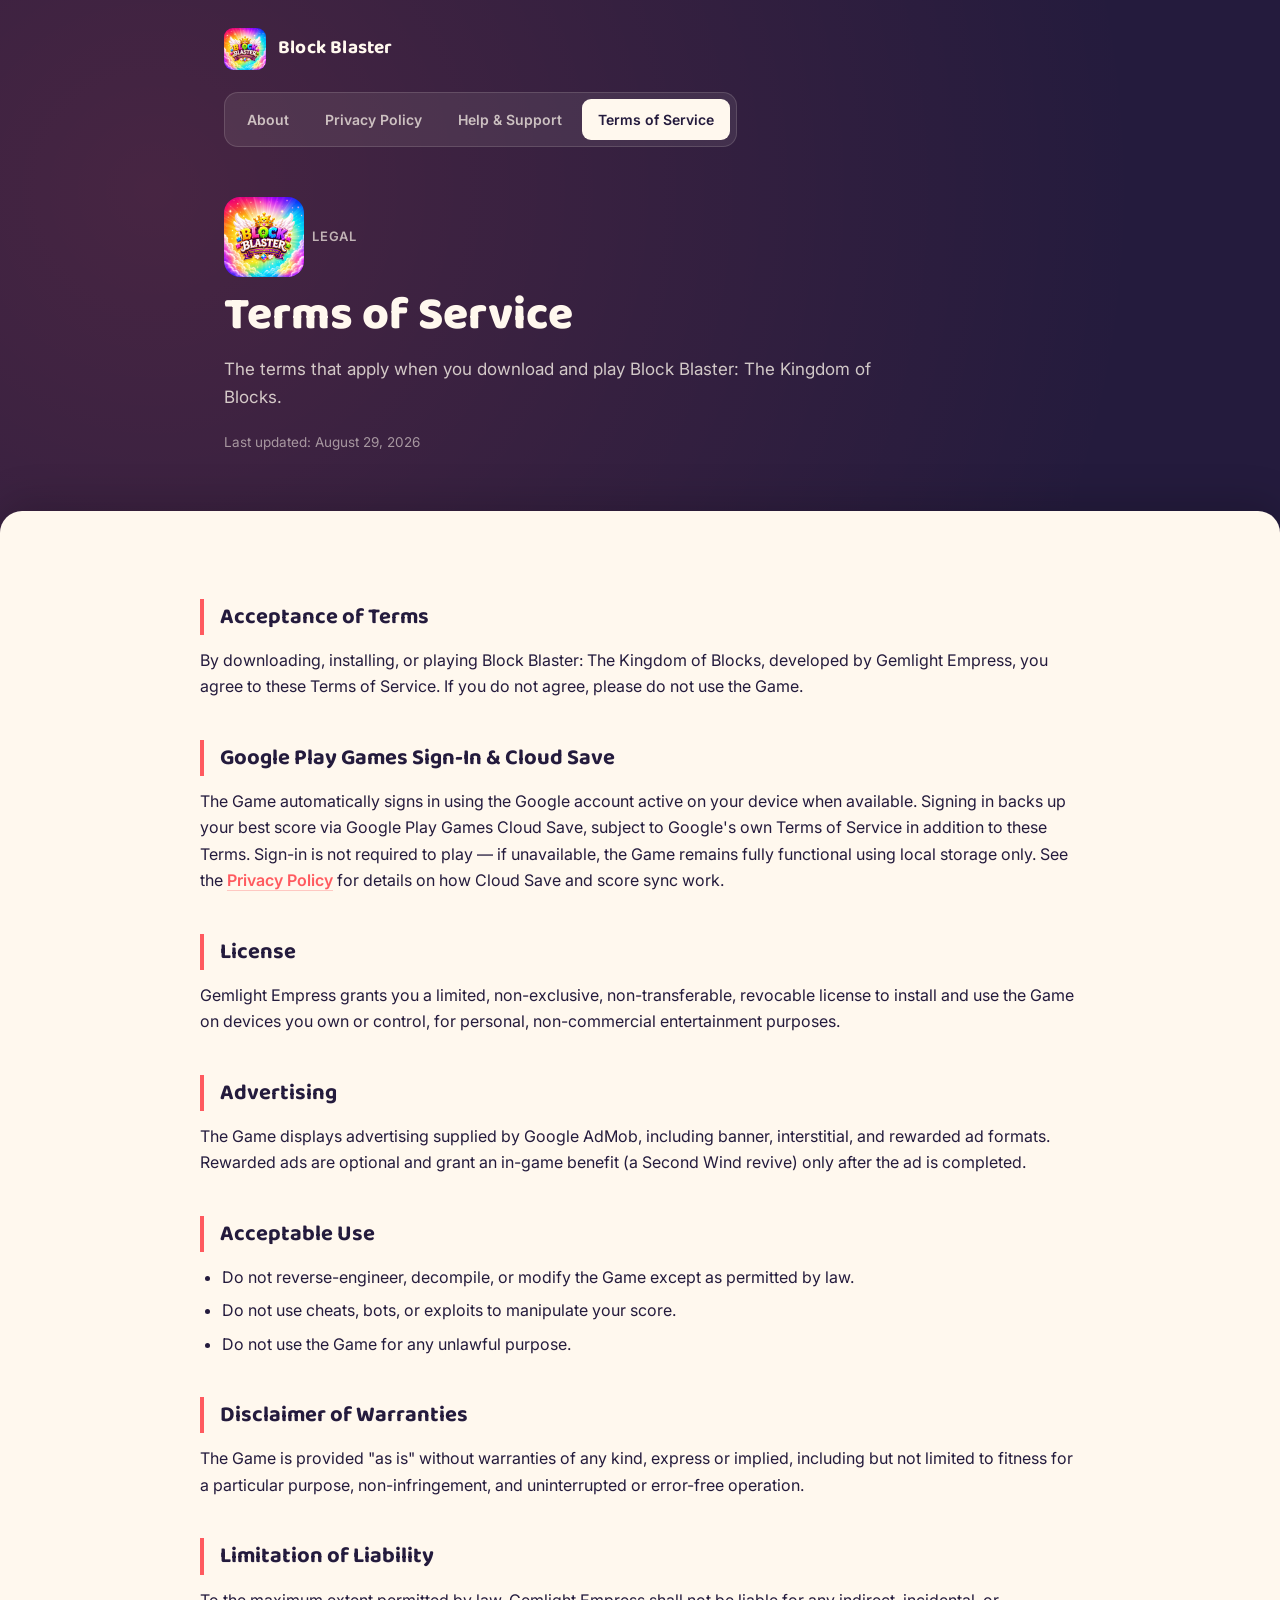
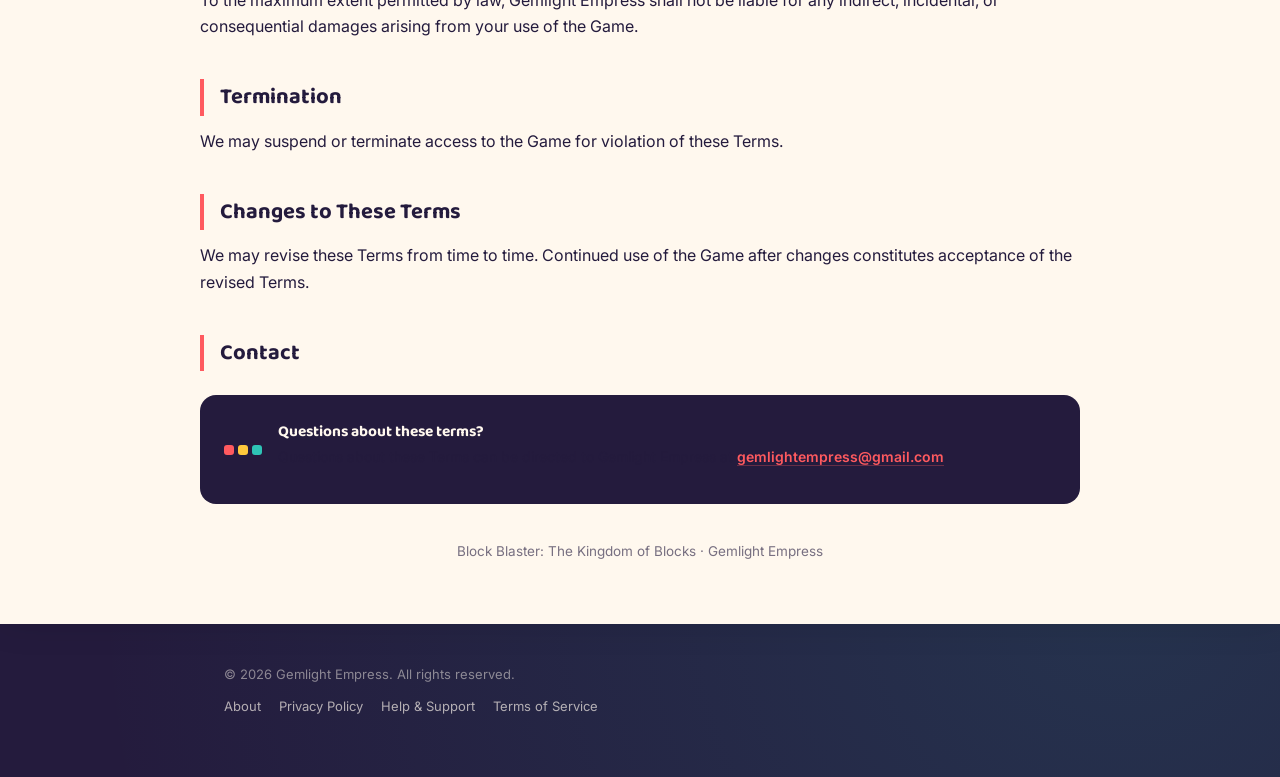
==== terms.html @ fd7a214b "Legal pages" ====
<!DOCTYPE html>
<html lang="en">
<head>
<meta charset="UTF-8">
<meta name="viewport" content="width=device-width, initial-scale=1.0">
<title>Terms of Service — Block Blaster: The Kingdom of Blocks</title>
<meta name="description" content="Terms of Service for Block Blaster: The Kingdom of Blocks.">
<link rel="stylesheet" href="style.css">
<script>
  // Hide this page's own header (logo + cross-link nav) when embedded
  // inside the game's page viewer — the game's own top bar already
  // shows the title and provides back/close navigation, so this
  // header would otherwise let a player navigate to a different
  // bundled page from within the same iframe, with the game's own
  // title never updating to match. Left untouched for the standalone
  // website, where window.self === window.top and this never fires.
  if (window.self !== window.top) {
    document.documentElement.classList.add('embedded');
  }
</script>
</head>
<body>

<div class="wrap">
  <button class="home-fab" onclick="window.parent.postMessage('block-blaster-go-home', '*')" aria-label="Home">
    <img src="home-icon.png" alt="">
  </button>
  <header class="site">
    <a href="index.html" class="brand">
      <img class="brand-mark" src="app-icon.png" alt="Block Blaster icon">
      <span class="brand-name">Block Blaster</span>
    </a>
    <nav class="site">
      <a href="about.html">About</a>
      <a href="privacy.html">Privacy Policy</a>
      <a href="support.html">Help &amp; Support</a>
      <a href="terms.html" class="current">Terms of Service</a>
    </nav>
  </header>

  <section class="hero">
    <div class="eyebrow"><img class="tile" src="app-icon.png" alt=""> Legal</div>
    <h1>Terms of Service</h1>
    <p class="lede">The terms that apply when you download and play Block Blaster: The Kingdom of Blocks.</p>
    <p class="meta">Last updated: August 29, 2026</p>
  </section>
</div>

<main class="card">
  <div class="wrap" style="padding:0;">

    <h2>Acceptance of Terms</h2>
    <p>By downloading, installing, or playing Block Blaster: The Kingdom of Blocks, developed by Gemlight Empress, you agree to these Terms of Service. If you do not agree, please do not use the Game.</p>

    <h2>Google Play Games Sign-In &amp; Cloud Save</h2>
    <p>The Game automatically signs in using the Google account active on your device when available. Signing in backs up your best score via Google Play Games Cloud Save, subject to Google's own Terms of Service in addition to these Terms. Sign-in is not required to play — if unavailable, the Game remains fully functional using local storage only. See the <a href="privacy.html">Privacy Policy</a> for details on how Cloud Save and score sync work.</p>

    <h2>License</h2>
    <p>Gemlight Empress grants you a limited, non-exclusive, non-transferable, revocable license to install and use the Game on devices you own or control, for personal, non-commercial entertainment purposes.</p>

    <h2>Advertising</h2>
    <p>The Game displays advertising supplied by Google AdMob, including banner, interstitial, and rewarded ad formats. Rewarded ads are optional and grant an in-game benefit (a Second Wind revive) only after the ad is completed.</p>

    <h2>Acceptable Use</h2>
    <ul>
      <li>Do not reverse-engineer, decompile, or modify the Game except as permitted by law.</li>
      <li>Do not use cheats, bots, or exploits to manipulate your score.</li>
      <li>Do not use the Game for any unlawful purpose.</li>
    </ul>

    <h2>Disclaimer of Warranties</h2>
    <p>The Game is provided "as is" without warranties of any kind, express or implied, including but not limited to fitness for a particular purpose, non-infringement, and uninterrupted or error-free operation.</p>

    <h2>Limitation of Liability</h2>
    <p>To the maximum extent permitted by law, Gemlight Empress shall not be liable for any indirect, incidental, or consequential damages arising from your use of the Game.</p>

    <h2>Termination</h2>
    <p>We may suspend or terminate access to the Game for violation of these Terms.</p>

    <h2>Changes to These Terms</h2>
    <p>We may revise these Terms from time to time. Continued use of the Game after changes constitutes acceptance of the revised Terms.</p>

    <h2>Contact</h2>
    <div class="contact-card">
      <div class="tile-row"><span style="background:var(--coral)"></span><span style="background:var(--gold)"></span><span style="background:var(--teal)"></span></div>
      <div>
        <strong>Questions about these terms?</strong>
        <p>Questions about these Terms can be directed to Gemlight Empress at <a href="mailto:gemlightempress@gmail.com">gemlightempress@gmail.com</a>.</p>
      </div>
    </div>

    <p style="text-align:center; color:var(--muted); margin-top:36px; font-size:13.5px;">Block Blaster: The Kingdom of Blocks · Gemlight Empress</p>

  </div>
</main>

<div class="wrap">
  <footer class="site">
    <div>© 2026 Gemlight Empress. All rights reserved.</div>
    <div class="foot-links">
      <a href="about.html">About</a>
      <a href="privacy.html">Privacy Policy</a>
      <a href="support.html">Help &amp; Support</a>
      <a href="terms.html">Terms of Service</a>
    </div>
  </footer>
</div>

</body>
</html>
---- style.css ----
@import url('https://fonts.googleapis.com/css2?family=Baloo+2:wght@500;600;700;800&family=Inter:wght@400;500;600;700&display=swap');

:root {
  --ink: #241B3D;
  --paper: #FFF8EE;
  --paper-dim: #FFF1DC;
  --coral: #FF5A5F;
  --gold: #FFC93C;
  --teal: #2EC4B6;
  --line: rgba(36, 27, 61, 0.12);
  --muted: rgba(36, 27, 61, 0.62);
}

* { box-sizing: border-box; }

html { scroll-behavior: smooth; }

body {
  margin: 0;
  background: var(--ink);
  background-image:
    radial-gradient(circle at 12% 8%, rgba(255, 90, 95, 0.16), transparent 40%),
    radial-gradient(circle at 88% 92%, rgba(46, 196, 182, 0.14), transparent 42%);
  color: var(--ink);
  font-family: 'Inter', -apple-system, BlinkMacSystemFont, sans-serif;
  line-height: 1.65;
  -webkit-font-smoothing: antialiased;
}

.wrap {
  max-width: 880px;
  margin: 0 auto;
  padding: 0 24px;
}

/* ---------- Header / nav ---------- */
header.site {
  padding: 28px 0 20px;
}
.brand {
  display: flex;
  align-items: center;
  gap: 12px;
  text-decoration: none;
  color: var(--paper);
  margin-bottom: 22px;
}
.brand-mark {
  width: 42px;
  height: 42px;
  border-radius: 9px;
  display: block;
  object-fit: cover;
  flex-shrink: 0;
}
.brand-name {
  font-family: 'Baloo 2', sans-serif;
  font-weight: 700;
  font-size: 19px;
  letter-spacing: 0.01em;
}
nav.site {
  display: flex;
  flex-wrap: wrap;
  gap: 4px;
  background: rgba(255, 248, 238, 0.08);
  border: 1px solid rgba(255, 248, 238, 0.14);
  padding: 6px;
  border-radius: 14px;
  width: fit-content;
}
nav.site a {
  text-decoration: none;
  color: rgba(255, 248, 238, 0.72);
  font-size: 14px;
  font-weight: 600;
  padding: 9px 16px;
  border-radius: 9px;
  transition: background 150ms ease, color 150ms ease;
}
nav.site a:hover { color: var(--paper); background: rgba(255, 248, 238, 0.08); }
nav.site a.current {
  color: var(--ink);
  background: var(--paper);
}

/* ---------- Hero ---------- */
.hero {
  padding: 30px 0 44px;
  color: var(--paper);
}
.eyebrow {
  display: inline-flex;
  align-items: center;
  gap: 8px;
  font-size: 13px;
  font-weight: 600;
  letter-spacing: 0.06em;
  text-transform: uppercase;
  color: rgba(255, 248, 238, 0.68);
  margin-bottom: 14px;
}
.eyebrow .tile {
  width: 80px; height: 80px; border-radius: 16px; display: block;
}

/* Home button for when this page is embedded inside the game's page
   viewer — per explicit request, no topbar/panel there anymore, so
   this page carries its own way back instead. Hidden by default
   (standalone website context, where the full header/nav above
   already handles navigation); shown only when window.self !== 
   window.top (see the embedded-detection script in <head>), which
   toggles the "embedded" class on <html>. No background, no padding —
   just the icon — placed as a direct child of .wrap, positioned fixed
   at the top-right (per explicit correction — was top-left) so it
   stays put regardless of scroll position. Posts a message to the
   parent window rather than calling a function directly, since it's
   inside an iframe and can't reach across that boundary any other
   way. */
.home-fab {
  display: none;
  position: fixed;
  top: 16px;
  right: 16px;
  z-index: 20;
  background: transparent;
  border: none;
  padding: 0;
  margin: 0;
  cursor: pointer;
  line-height: 0;
}
html.embedded .home-fab { display: block; }
html.embedded header.site { display: none; }
html.embedded .hero { padding-top: 84px; }
.home-fab img {
  display: block;
  width: 52px;
  height: 52px;
}
.hero h1 {
  font-family: 'Baloo 2', sans-serif;
  font-weight: 800;
  font-size: clamp(32px, 5vw, 46px);
  line-height: 1.08;
  margin: 0 0 14px;
}
.hero p.lede {
  font-size: 17px;
  color: rgba(255, 248, 238, 0.78);
  max-width: 60ch;
  margin: 0;
}
.hero .meta {
  margin-top: 20px;
  font-size: 13.5px;
  color: rgba(255, 248, 238, 0.55);
}

/* ---------- Content card ---------- */
main.card {
  background: var(--paper);
  border-radius: 22px 22px 0 0;
  padding: 48px;
  box-shadow: 0 -8px 40px rgba(0,0,0,0.18);
}
@media (max-width: 640px) {
  main.card { padding: 32px 22px; border-radius: 18px 18px 0 0; }
}

main.card h2 {
  font-family: 'Baloo 2', sans-serif;
  font-weight: 700;
  font-size: 22px;
  margin: 40px 0 12px;
  padding-left: 16px;
  border-left: 4px solid var(--coral);
}
main.card > h2:first-child,
main.card section:first-of-type h2 { margin-top: 0; }

main.card h3 {
  font-family: 'Baloo 2', sans-serif;
  font-weight: 600;
  font-size: 16.5px;
  margin: 22px 0 8px;
}

main.card p { margin: 0 0 14px; color: var(--ink); }
main.card ul, main.card ol { margin: 0 0 14px; padding-left: 22px; }
main.card li { margin-bottom: 7px; }
main.card a { color: var(--coral); font-weight: 600; text-decoration: none; border-bottom: 1.5px solid rgba(255,90,95,0.3); }
main.card a:hover { border-bottom-color: var(--coral); }

main.card strong { font-weight: 700; }

.section-divider {
  display: flex;
  gap: 5px;
  margin: 40px 0 28px;
}
.section-divider span {
  width: 7px; height: 7px; border-radius: 2px;
}
.section-divider span:nth-child(1) { background: var(--coral); }
.section-divider span:nth-child(2) { background: var(--gold); }
.section-divider span:nth-child(3) { background: var(--teal); }

.callout {
  background: var(--paper-dim);
  border: 1px solid var(--line);
  border-radius: 14px;
  padding: 18px 20px;
  margin: 20px 0;
  font-size: 15px;
}
.callout strong { display: block; margin-bottom: 4px; font-family: 'Baloo 2', sans-serif; font-size: 14.5px; }

table.data-table {
  width: 100%;
  border-collapse: collapse;
  margin: 16px 0 24px;
  font-size: 14.5px;
}
table.data-table th, table.data-table td {
  text-align: left;
  padding: 10px 12px;
  border-bottom: 1px solid var(--line);
  vertical-align: top;
}
table.data-table th {
  font-family: 'Baloo 2', sans-serif;
  font-weight: 600;
  color: var(--ink);
  font-size: 13px;
  text-transform: uppercase;
  letter-spacing: 0.03em;
}
table.data-table td { color: var(--muted); }

/* ---------- Feature grid (About page) ---------- */
.feature-grid {
  display: grid;
  grid-template-columns: repeat(2, 1fr);
  gap: 14px;
  margin: 8px 0 28px;
}
@media (max-width: 560px) { .feature-grid { grid-template-columns: 1fr; } }
.feature {
  border: 1px solid var(--line);
  border-radius: 14px;
  padding: 16px 18px;
}
.feature .tile-row { display: flex; gap: 4px; margin-bottom: 10px; }
.feature .tile-row span { width: 8px; height: 8px; border-radius: 2.5px; }
.feature h3 { margin: 0 0 6px; font-size: 15.5px; }
.feature p { margin: 0; font-size: 14px; color: var(--muted); }

/* ---------- FAQ (Help page) ---------- */
details.faq {
  border-bottom: 1px solid var(--line);
  padding: 16px 0;
}
details.faq summary {
  font-family: 'Baloo 2', sans-serif;
  font-weight: 600;
  font-size: 16px;
  cursor: pointer;
  list-style: none;
  display: flex;
  align-items: center;
  gap: 12px;
}
details.faq summary::-webkit-details-marker { display: none; }
details.faq summary::before {
  content: '';
  width: 9px; height: 9px; border-radius: 3px;
  background: var(--gold);
  flex-shrink: 0;
}
details.faq[open] summary::before { background: var(--coral); }
details.faq .faq-body { padding: 10px 0 0 21px; color: var(--muted); font-size: 15px; }

.contact-card {
  display: flex;
  align-items: center;
  gap: 16px;
  background: var(--ink);
  color: var(--paper);
  border-radius: 16px;
  padding: 22px 24px;
  margin: 24px 0;
}
.contact-card .tile-row { display: flex; gap: 4px; flex-shrink: 0; }
.contact-card .tile-row span { width: 10px; height: 10px; border-radius: 3px; }
.contact-card a { color: var(--gold); border-bottom-color: rgba(255,201,60,0.35); }
.contact-card p { margin: 2px 0 0; color: rgba(255,248,238,0.7); font-size: 14px; }
.contact-card strong { font-family: 'Baloo 2', sans-serif; font-size: 15.5px; }

/* ---------- Footer ---------- */
footer.site {
  padding: 40px 0 60px;
  color: rgba(255, 248, 238, 0.48);
  font-size: 13px;
}
footer.site .foot-links { margin-top: 10px; display: flex; gap: 18px; flex-wrap: wrap; }
footer.site a { color: rgba(255, 248, 238, 0.66); text-decoration: none; }
footer.site a:hover { color: var(--paper); }

@media (prefers-reduced-motion: reduce) {
  html { scroll-behavior: auto; }
}
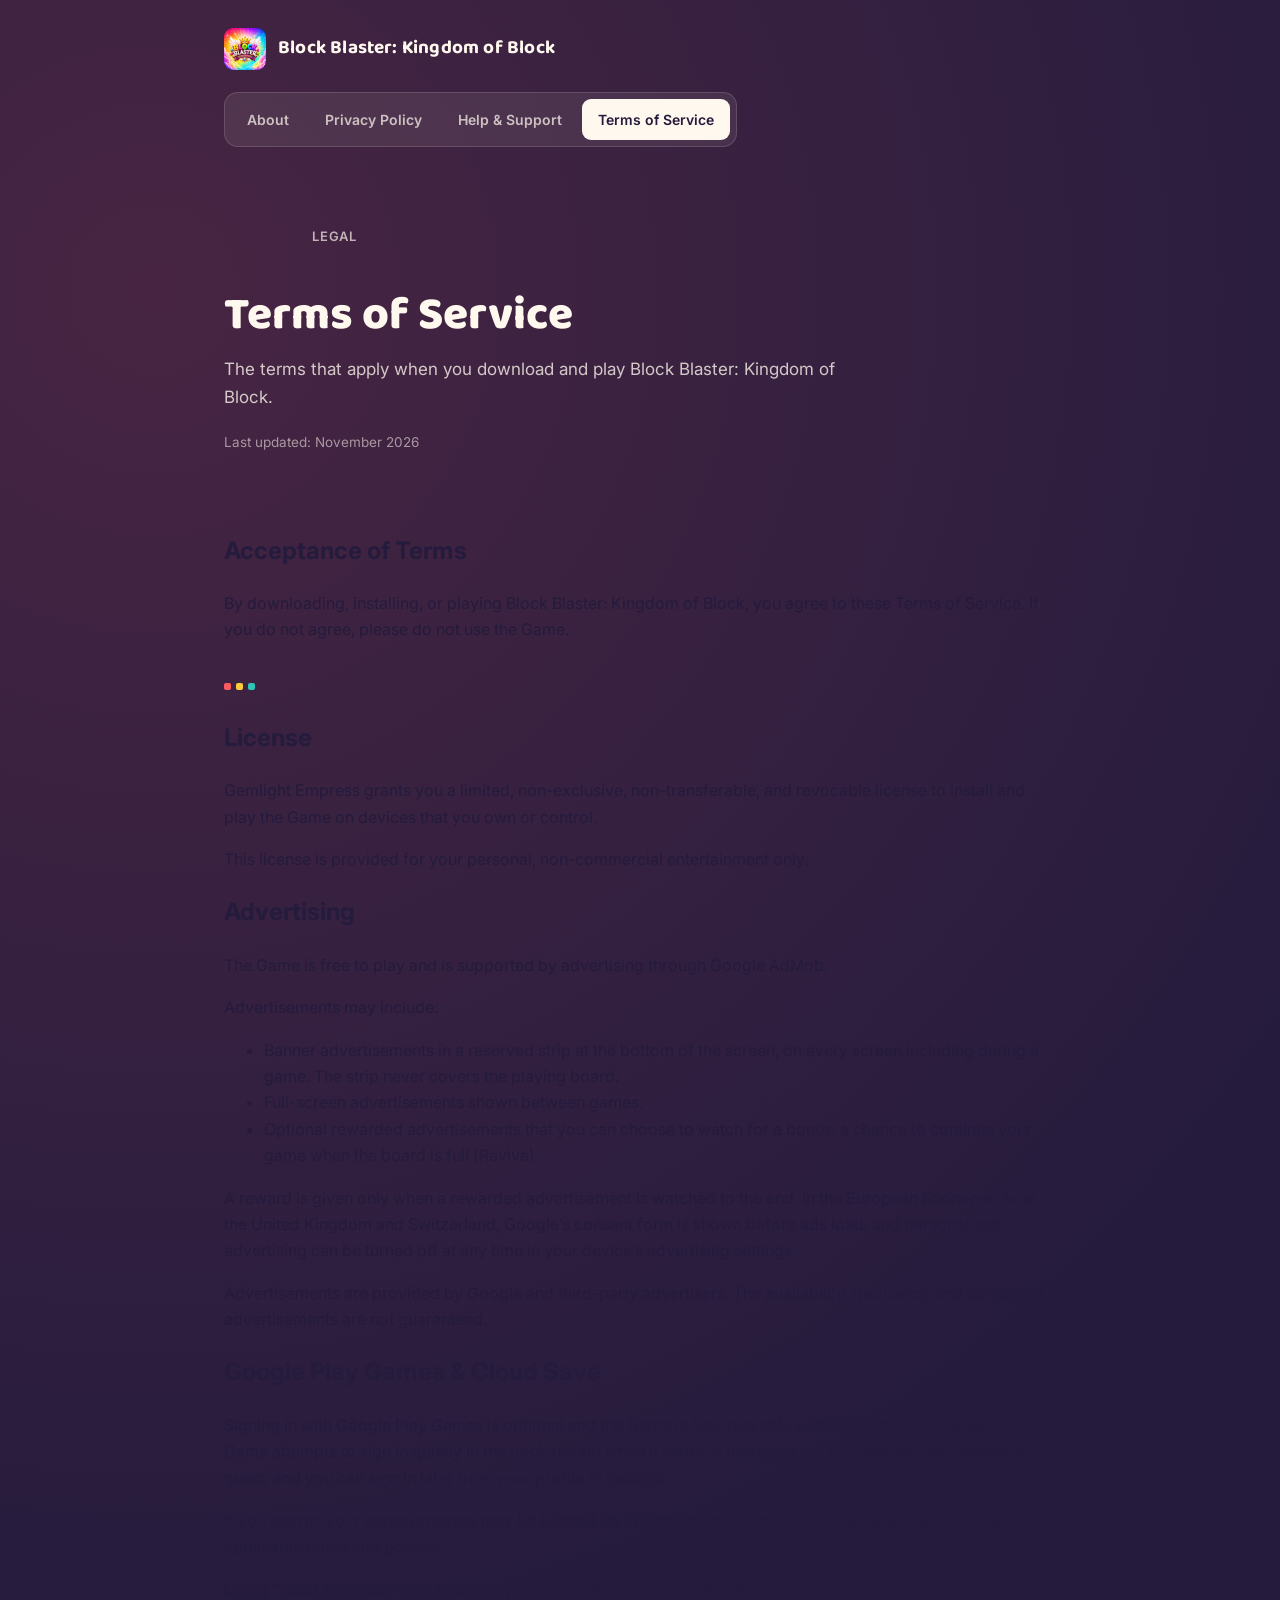
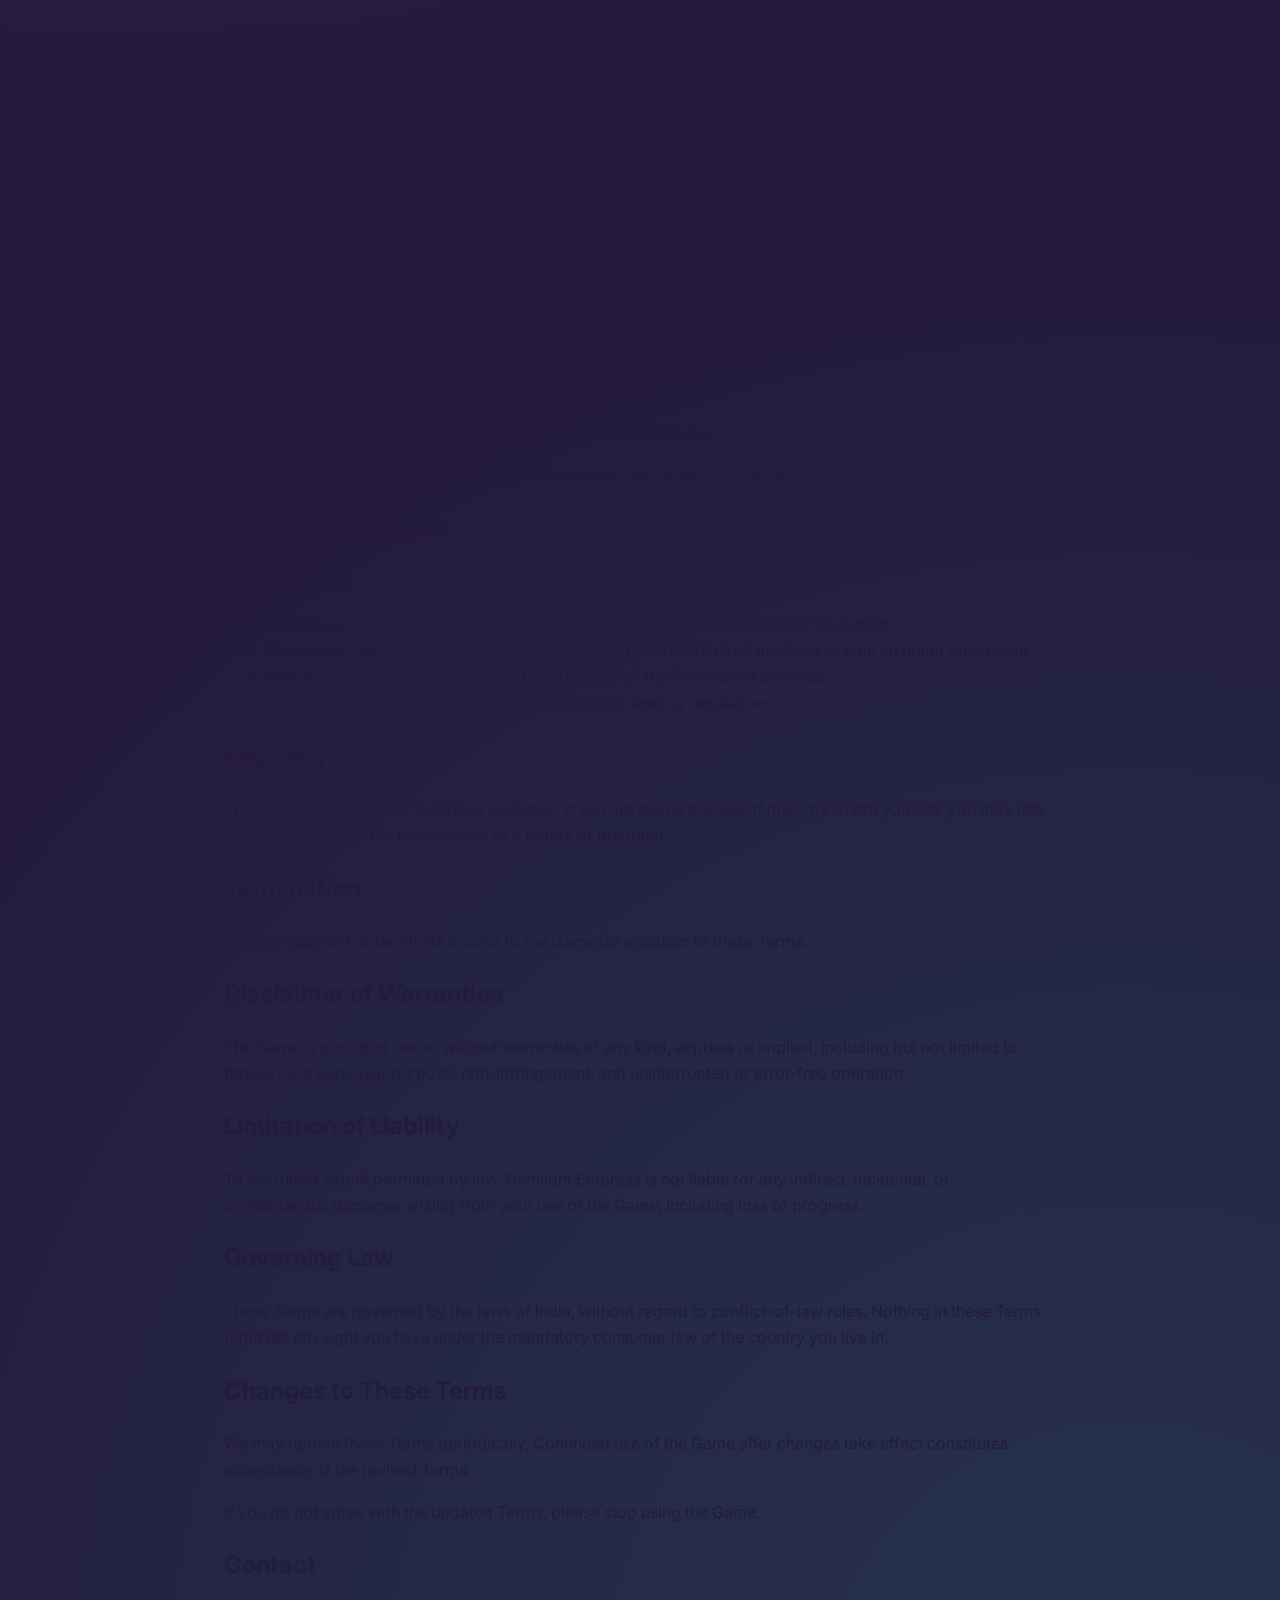
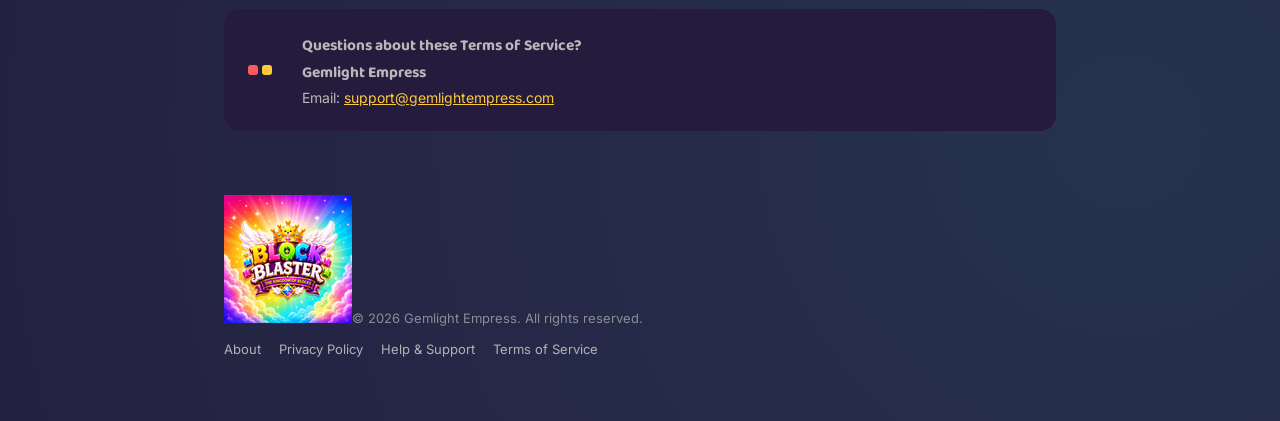
==== commit eaa9a827: "Add files via upload" ====
--- a/terms.html
+++ b/terms.html
@@ -2,109 +2,139 @@
 <html lang="en">
 <head>
 <meta charset="UTF-8">
-<meta name="viewport" content="width=device-width, initial-scale=1.0">
-<title>Terms of Service — Block Blaster: The Kingdom of Blocks</title>
-<meta name="description" content="Terms of Service for Block Blaster: The Kingdom of Blocks.">
+<meta name="viewport" content="width=device-width, initial-scale=1.0, viewport-fit=cover">
+<title>Terms of Service — Block Blaster: Kingdom of Block</title>
+<meta name="description" content="The terms that apply when you download and play Block Blaster: Kingdom of Block.">
+<link rel="icon" href="app-icon.png">
 <link rel="stylesheet" href="style.css">
 <script>
-  // Hide this page's own header (logo + cross-link nav) when embedded
-  // inside the game's page viewer — the game's own top bar already
-  // shows the title and provides back/close navigation, so this
-  // header would otherwise let a player navigate to a different
-  // bundled page from within the same iframe, with the game's own
-  // title never updating to match. Left untouched for the standalone
-  // website, where window.self === window.top and this never fires.
-  if (window.self !== window.top) {
-    document.documentElement.classList.add('embedded');
-  }
+  /* Inside the game's page viewer: hide the site header/footer and show the Home button. */
+  if (window.self !== window.top) document.documentElement.classList.add('embedded');
 </script>
 </head>
 <body>
 
-<div class="wrap">
-  <button class="home-fab" onclick="window.parent.postMessage('block-blaster-go-home', '*')" aria-label="Home">
-    <img src="home-icon.png" alt="">
-  </button>
-  <header class="site">
-    <a href="index.html" class="brand">
-      <img class="brand-mark" src="app-icon.png" alt="Block Blaster icon">
-      <span class="brand-name">Block Blaster</span>
-    </a>
-    <nav class="site">
+<button class="home-fab" onclick="window.parent.postMessage('block-blaster-go-home', '*')" aria-label="Home"></button>
+
+<div class="top">
+  <div class="wrap">
+    <header class="site">
+      <a href="index.html" class="brand">
+        <img class="brand-mark" src="app-icon.png" alt="Block Blaster: Kingdom of Block icon">
+        <span class="brand-name">Block Blaster: Kingdom of Block</span>
+      </a>
+      <nav class="site" aria-label="Legal pages">
       <a href="about.html">About</a>
       <a href="privacy.html">Privacy Policy</a>
       <a href="support.html">Help &amp; Support</a>
-      <a href="terms.html" class="current">Terms of Service</a>
-    </nav>
-  </header>
+      <a href="terms.html" class="current" aria-current="page">Terms of Service</a>
+      </nav>
+    </header>
 
-  <section class="hero">
-    <div class="eyebrow"><img class="tile" src="app-icon.png" alt=""> Legal</div>
-    <h1>Terms of Service</h1>
-    <p class="lede">The terms that apply when you download and play Block Blaster: The Kingdom of Blocks.</p>
-    <p class="meta">Last updated: August 29, 2026</p>
-  </section>
+    <section class="hero">
+      <div class="eyebrow"><span class="tile"></span> Legal</div>
+      <h1>Terms of Service</h1>
+      <p class="lede">The terms that apply when you download and play Block Blaster: Kingdom of Block.</p>
+      <p class="meta">Last updated: November 2026</p>
+    </section>
+  </div>
 </div>
 
-<main class="card">
-  <div class="wrap" style="padding:0;">
+<main class="content">
+  <div class="wrap">
 
     <h2>Acceptance of Terms</h2>
-    <p>By downloading, installing, or playing Block Blaster: The Kingdom of Blocks, developed by Gemlight Empress, you agree to these Terms of Service. If you do not agree, please do not use the Game.</p>
+    <p>By downloading, installing, or playing Block Blaster: Kingdom of Block, you agree to these Terms of Service. If you do not agree, please do not use the Game.</p>
 
-    <h2>Google Play Games Sign-In &amp; Cloud Save</h2>
-    <p>The Game automatically signs in using the Google account active on your device when available. Signing in backs up your best score via Google Play Games Cloud Save, subject to Google's own Terms of Service in addition to these Terms. Sign-in is not required to play — if unavailable, the Game remains fully functional using local storage only. See the <a href="privacy.html">Privacy Policy</a> for details on how Cloud Save and score sync work.</p>
+    <div class="section-divider"><span></span><span></span><span></span></div>
 
     <h2>License</h2>
-    <p>Gemlight Empress grants you a limited, non-exclusive, non-transferable, revocable license to install and use the Game on devices you own or control, for personal, non-commercial entertainment purposes.</p>
+    <p>Gemlight Empress grants you a limited, non-exclusive, non-transferable, and revocable license to install and play the Game on devices that you own or control.</p>
+    <p>This license is provided for your personal, non-commercial entertainment only.</p>
 
     <h2>Advertising</h2>
-    <p>The Game displays advertising supplied by Google AdMob, including banner, interstitial, and rewarded ad formats. Rewarded ads are optional and grant an in-game benefit (a Second Wind revive) only after the ad is completed.</p>
+    <p>The Game is free to play and is supported by advertising through Google AdMob.</p>
+    <p>Advertisements may include:</p>
+    <ul>
+      <li>Banner advertisements in a reserved strip at the bottom of the screen, on every screen including during a game. The strip never covers the playing board.</li>
+      <li>Full-screen advertisements shown between games.</li>
+      <li>Optional rewarded advertisements that you can choose to watch for a bonus: a chance to continue your game when the board is full (Revive).</li>
+    </ul>
+    <p>A reward is given only when a rewarded advertisement is watched to the end. In the European Economic Area, the United Kingdom and Switzerland, Google&rsquo;s consent form is shown before ads load, and personalised advertising can be turned off at any time in your device&rsquo;s advertising settings.</p>
+    <p>Advertisements are provided by Google and third-party advertisers. The availability, frequency, and content of advertisements are not guaranteed.</p>
 
-    <h2>Acceptable Use</h2>
+    <h2>Google Play Games &amp; Cloud Save</h2>
+    <p>Signing in with Google Play Games is optional and the Game is fully playable without it, offline included. The Game attempts to sign in quietly in the background when it starts; if that does not succeed you continue as a guest, and you can sign in later from your profile in Settings.</p>
+    <p>If you sign in, your game progress may be backed up to Google Play Games Cloud Save, subject to Google&rsquo;s applicable terms and policies.</p>
+    <p>Using &ldquo;Reset Progress&rdquo; also replaces your Cloud Save with a fresh start.</p>
+    <p>Gemlight Empress is not responsible for data loss caused by Google service outages, Google account issues, device problems, connectivity issues, or other circumstances outside our reasonable control.</p>
+
+    <h2>Intellectual Property</h2>
+    <p>The Game and its content, including its:</p>
     <ul>
-      <li>Do not reverse-engineer, decompile, or modify the Game except as permitted by law.</li>
-      <li>Do not use cheats, bots, or exploits to manipulate your score.</li>
-      <li>Do not use the Game for any unlawful purpose.</li>
+      <li>Artwork</li>
+      <li>Characters</li>
+      <li>Music</li>
+      <li>Sounds</li>
+      <li>Text</li>
+      <li>Graphics</li>
+      <li>Software</li>
+      <li>Other game content</li>
+    </ul>
+    <p>are owned by Gemlight Empress or its licensors and are protected.</p>
+    <p>These Terms do not grant you any ownership rights in the Game or its content.</p>
+
+    <h2>Prohibited Conduct</h2>
+    <p>You agree not to:</p>
+    <ul>
+      <li>Reverse-engineer, decompile, disassemble, or modify the Game&rsquo;s code or save data.</li>
+      <li>Use cheats, automated tools, bots, exploits, or other unauthorized methods to gain an unfair advantage.</li>
+      <li>Interfere with or attempt to disrupt the operation of the Game or its services.</li>
+      <li>Use the Game in any way that violates applicable laws or regulations.</li>
     </ul>
 
-    <h2>Disclaimer of Warranties</h2>
-    <p>The Game is provided "as is" without warranties of any kind, express or implied, including but not limited to fitness for a particular purpose, non-infringement, and uninterrupted or error-free operation.</p>
-
-    <h2>Limitation of Liability</h2>
-    <p>To the maximum extent permitted by law, Gemlight Empress shall not be liable for any indirect, incidental, or consequential damages arising from your use of the Game.</p>
+    <h2>Eligibility</h2>
+    <p>The Game is intended for a general audience. If you are below the age of majority where you live, you may use the Game only with the involvement of a parent or guardian.</p>
 
     <h2>Termination</h2>
     <p>We may suspend or terminate access to the Game for violation of these Terms.</p>
 
+    <h2>Disclaimer of Warranties</h2>
+    <p>The Game is provided &ldquo;as is&rdquo; without warranties of any kind, express or implied, including but not limited to fitness for a particular purpose, non-infringement, and uninterrupted or error-free operation.</p>
+
+    <h2>Limitation of Liability</h2>
+    <p>To the fullest extent permitted by law, Gemlight Empress is not liable for any indirect, incidental, or consequential damages arising from your use of the Game, including loss of progress.</p>
+
+    <h2>Governing Law</h2>
+    <p>These Terms are governed by the laws of India, without regard to conflict-of-law rules. Nothing in these Terms removes any right you have under the mandatory consumer law of the country you live in.</p>
+
     <h2>Changes to These Terms</h2>
-    <p>We may revise these Terms from time to time. Continued use of the Game after changes constitutes acceptance of the revised Terms.</p>
+    <p>We may update these Terms periodically. Continued use of the Game after changes take effect constitutes acceptance of the revised Terms.</p>
+    <p>If you do not agree with the updated Terms, please stop using the Game.</p>
 
     <h2>Contact</h2>
     <div class="contact-card">
-      <div class="tile-row"><span style="background:var(--coral)"></span><span style="background:var(--gold)"></span><span style="background:var(--teal)"></span></div>
+      <div class="tile-row"><span style="background:var(--coral)"></span><span style="background:var(--gold)"></span><span style="background:var(--mint)"></span></div>
       <div>
-        <strong>Questions about these terms?</strong>
-        <p>Questions about these Terms can be directed to Gemlight Empress at <a href="mailto:gemlightempress@gmail.com">gemlightempress@gmail.com</a>.</p>
+        <p><strong>Questions about these Terms of Service?</strong></p>
+        <p><strong>Gemlight Empress</strong><br>Email: <a href="mailto:support@gemlightempress.com">support@gemlightempress.com</a></p>
       </div>
     </div>
-
-    <p style="text-align:center; color:var(--muted); margin-top:36px; font-size:13.5px;">Block Blaster: The Kingdom of Blocks · Gemlight Empress</p>
 
   </div>
 </main>
 
-<div class="wrap">
-  <footer class="site">
-    <div>© 2026 Gemlight Empress. All rights reserved.</div>
-    <div class="foot-links">
+<footer class="site">
+  <div class="wrap footer-inner">
+    <div class="foot-brand"><img src="app-icon.png" alt=""><span>&copy; 2026 Gemlight Empress. All rights reserved.</span></div>
+    <nav class="foot-links" aria-label="Footer">
       <a href="about.html">About</a>
       <a href="privacy.html">Privacy Policy</a>
       <a href="support.html">Help &amp; Support</a>
       <a href="terms.html">Terms of Service</a>
-    </div>
-  </footer>
-</div>
+    </nav>
+  </div>
+</footer>
 
 </body>
 </html>
